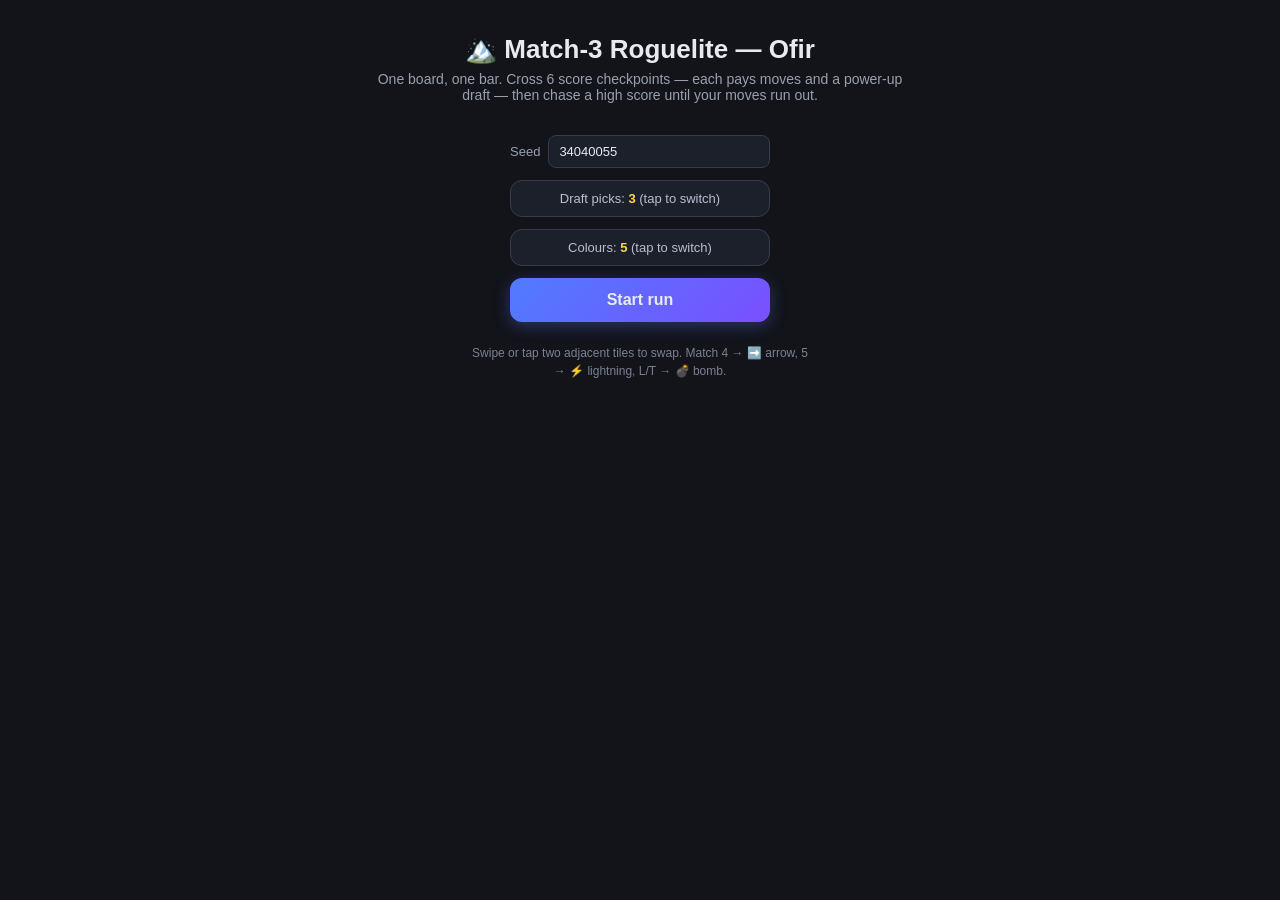
==== index.html @ 5cc4d556 "Publish phone playtest" ====
<!DOCTYPE html>
<html lang="en">
<head>
  <meta charset="utf-8">
  <meta name="viewport" content="width=device-width, initial-scale=1, maximum-scale=1, user-scalable=no">
  <title>Match-3 Roguelite — Ofir</title>
  <link rel="stylesheet" href="styles.css">
</head>
<body>
  <div id="root"></div>
  <script src="vendor/react.min.js"></script>
  <script src="vendor/react-dom.min.js"></script>
  <script src="vendor/htm.min.js"></script>
  <script src="app.js"></script>
</body>
</html>
---- styles.css ----
* { box-sizing: border-box; margin: 0; padding: 0; }
html, body { height: 100%; }
body {
  background: #12141a; color: #e8eaf0;
  font-family: -apple-system, BlinkMacSystemFont, "Segoe UI", Roboto, sans-serif;
  -webkit-user-select: none; user-select: none;
  -webkit-tap-highlight-color: transparent;
  overscroll-behavior: none;
}
#root { height: 100%; }

.screen {
  min-height: 100vh; max-width: 560px; margin: 0 auto;
  display: flex; flex-direction: column; align-items: center;
  padding: 16px 12px calc(16px + env(safe-area-inset-bottom));
}
h1 { font-size: 26px; margin: 18px 0 6px; text-align: center; }
h2 { font-size: 20px; }
.sub { color: #9aa0b0; font-size: 14px; margin-bottom: 14px; text-align: center; }
.hint { color: #7b8194; font-size: 12px; margin-top: 22px; text-align: center; line-height: 1.5; max-width: 340px; }

.stats { margin-top: 20px; display: flex; flex-direction: column; align-items: center; gap: 10px; }
.stats-body { background: #1a1e28; border: 1px solid #2c3242; border-radius: 12px; padding: 12px 14px; }
.stats table { border-collapse: collapse; font-size: 12px; }
.stats th, .stats td { padding: 4px 9px; text-align: right; }
.stats th { color: #7b8194; font-weight: 600; text-transform: uppercase; font-size: 10px; letter-spacing: .06em; }
.stats tr + tr td { border-top: 1px solid #262c3a; }
.stats-buttons { display: flex; gap: 8px; justify-content: center; margin-top: 10px; }
.stats-buttons button { font-size: 12px; padding: 6px 12px; }
.rawdata {
  width: 100%; height: 90px; margin-top: 10px; font: 10px monospace;
  color: #b8bece; background: #12141a; border: 1px solid #363c4e; border-radius: 8px; padding: 6px;
}
.seedline { color: #565c6e; font-size: 11px; margin-top: 14px; }

button {
  font: inherit; color: inherit; border: 1px solid #363c4e; border-radius: 12px;
  background: #1c202b; padding: 10px 16px; cursor: pointer;
}
button:active { transform: scale(0.97); }
button.primary {
  background: linear-gradient(135deg, #4f7cff, #7a4fff); border: none;
  font-weight: 700; padding: 13px 22px; box-shadow: 0 4px 16px rgba(90, 110, 255, .35);
}
.toggle { font-size: 13px; color: #b8bece; }
.toggle b { color: #ffd54a; }

/* ------- menu ------- */
.menu-box { display: flex; flex-direction: column; gap: 12px; margin-top: 18px; width: 260px; }
.menu-box label { display: flex; align-items: center; gap: 8px; font-size: 13px; color: #9aa0b0; }
.menu-box input {
  flex: 1; font: inherit; color: #e8eaf0; background: #1c202b;
  border: 1px solid #363c4e; border-radius: 8px; padding: 8px 10px; min-width: 0;
}

/* ------- draft ------- */
.draft-head { display: flex; align-items: center; gap: 10px; margin-top: 8px; flex-wrap: wrap; justify-content: center; }
.cards { display: flex; flex-direction: column; gap: 12px; width: 100%; max-width: 380px; }
.card {
  display: flex; flex-direction: column; align-items: flex-start; gap: 4px;
  text-align: left; padding: 14px 16px; position: relative;
  background: linear-gradient(160deg, #1e2330, #171b25);
  border: 1px solid #3a4258; border-radius: 16px;
  transition: border-color .15s;
}
.card:active { border-color: #7a92ff; }
.card-icon { font-size: 30px; display: flex; align-items: center; gap: 6px; }
.card-name { font-weight: 700; font-size: 16px; }
.card-desc { color: #9aa0b0; font-size: 13px; line-height: 1.4; }
.card-tag {
  position: absolute; top: 12px; right: 14px; font-size: 10px; text-transform: uppercase;
  letter-spacing: .08em; padding: 3px 8px; border-radius: 99px;
}
.card-tag.colour { background: #303a2a; color: #a4d47a; }
.card-tag.legendary { left: 14px; right: auto; background: #3a3320; color: #ffd54a; box-shadow: 0 0 8px rgba(255,213,74,.3); }
.card-tag.chaos { background: #3a2a2a; color: #ff9a7a; }
.card-tag.utility { background: #2a323a; color: #7ac0ff; }

.build { margin-top: 20px; text-align: center; }
.build-title { font-size: 11px; text-transform: uppercase; letter-spacing: .1em; color: #7b8194; margin-bottom: 8px; }

/* ------- chips ------- */
.chip-row { display: flex; flex-wrap: wrap; gap: 6px; justify-content: center; }
.chip {
  display: inline-flex; align-items: center; gap: 4px;
  background: #1e2330; border: 1px solid #363c4e; border-radius: 99px;
  padding: 5px 10px; font-size: 16px; line-height: 1;
}
.chip b { font-size: 11px; color: #ffd54a; }
.chip.used { opacity: .35; filter: grayscale(1); }
.chip.active { border-color: #7a92ff; }
.chip-info {
  font-size: 12px; color: #b8bece; background: #1c202b; border: 1px solid #363c4e;
  border-radius: 10px; padding: 6px 12px; margin-bottom: 8px; text-align: center;
}
.dot { width: 11px; height: 11px; border-radius: 50%; display: inline-block; border: 1px solid rgba(255,255,255,.5); }

/* ------- level ------- */
.level-screen { justify-content: flex-start; gap: 12px; }
.hud {
  width: 100%; max-width: 420px; display: flex; align-items: center; gap: 12px;
  background: #1a1e28; border: 1px solid #2c3242; border-radius: 14px; padding: 10px 14px;
}
.hud-lv { font-size: 13px; font-weight: 700; color: #9aa0b0; white-space: nowrap; }
.hud-score { flex: 1; }
.bar { height: 8px; background: #262c3a; border-radius: 99px; overflow: hidden; }
.fill { height: 100%; background: linear-gradient(90deg, #4f7cff, #9c5bff); border-radius: 99px; transition: width .3s; }
.nums { font-size: 13px; font-weight: 600; margin-top: 4px; }
.mult { color: #ffd54a; font-weight: 800; }
.hud-moves { font-size: 17px; font-weight: 800; white-space: nowrap; }
.fastbadge { padding: 4px 8px; font-size: 14px; border-color: #ffd54a; border-radius: 8px; }
.hud-moves.low {
  color: #fff; background: #a82a22; border-radius: 9px; padding: 3px 9px;
  animation: pulse 1s infinite;
}
@keyframes pulse { 50% { opacity: .5; } }

.fillmeter {
  width: 100%; max-width: 420px; display: flex; align-items: center; gap: 8px;
  background: #1a1e28; border: 1px solid #2c3242; border-radius: 10px; padding: 6px 12px;
  margin-top: -4px;
}
.fill-icon { font-size: 14px; }
.fill-bar { flex: 1; height: 7px; background: #262c3a; border-radius: 99px; overflow: hidden; }
.fill-fill { height: 100%; background: linear-gradient(90deg, #46c261, #9be15d); border-radius: 99px; transition: width .3s; }
.fill-fill.mfill { background: linear-gradient(90deg, #ff9d4d, #ffd54a); }
.fill-nums { font-size: 11px; font-weight: 700; color: #9aa0b0; font-variant-numeric: tabular-nums; }
.fill-mult { font-size: 13px; font-weight: 800; color: #ffd54a; }

.board-wrap { position: relative; }
/* low-moves danger vignette: pulses faster as moves run out */
.board-wrap.danger::after {
  content: ''; position: absolute; inset: -6px; border-radius: 16px;
  pointer-events: none; z-index: 8;
  box-shadow: inset 0 0 24px rgba(255, 70, 60, .55), 0 0 18px rgba(255, 70, 60, .35);
  animation: dangerPulse 1.6s ease-in-out infinite;
}
.board-wrap.d2::after { animation-duration: 1.1s; box-shadow: inset 0 0 30px rgba(255, 70, 60, .7), 0 0 22px rgba(255, 70, 60, .45); }
.board-wrap.d1::after { animation-duration: .65s; box-shadow: inset 0 0 38px rgba(255, 60, 50, .85), 0 0 28px rgba(255, 60, 50, .6); }
@keyframes dangerPulse { 50% { opacity: .25; } }
.board { position: relative; touch-action: none; border-radius: 12px; overflow: visible; }
/* amplitude comes from --shake-amp (px), set inline by the engine */
.board.shake { animation: shake .3s; }
@keyframes shake {
  15% { transform: translate(calc(var(--shake-amp) * -1), calc(var(--shake-amp) * .5)); }
  35% { transform: translate(var(--shake-amp), calc(var(--shake-amp) * -.7)); }
  55% { transform: translate(calc(var(--shake-amp) * -.7), calc(var(--shake-amp) * -.5)); }
  75% { transform: translate(calc(var(--shake-amp) * .5), calc(var(--shake-amp) * .4)); }
  90% { transform: translate(calc(var(--shake-amp) * -.2), 0); }
}
.bgcell {
  position: absolute; border-radius: 8px; background: rgba(255,255,255,.028);
  display: flex; align-items: center; justify-content: center; font-size: 13px;
}
.bgcell.alt { background: rgba(255,255,255,.055); }
.bgcell.mark { box-shadow: inset 0 0 0 2px #ffd54a; background: rgba(255,213,74,.12); }
.bgcell.pin { box-shadow: inset 0 0 0 2px #ff7ac8; background: rgba(255,122,200,.14); }
.bgcell.tri { box-shadow: inset 0 0 0 2px #58e0d0; background: rgba(88,224,208,.14); }
.cellmark {
  position: absolute; z-index: 6; pointer-events: none;
  display: inline-flex; align-items: center; gap: 2px;
  font-size: 10px; font-weight: 800; line-height: 1;
  background: rgba(18,20,26,.92); border-radius: 8px; padding: 2px 5px;
  transform: translate(-3px,-3px);
}
.cellmark.pinata { border: 1px solid #ff7ac8; color: #ffb3de; }
.cellmark.triple { border: 1px solid #58e0d0; color: #8df0e4; }

.tile { position: absolute; padding: 2.5px; transition: transform .22s cubic-bezier(.3,.7,.35,1.1); will-change: transform; }
.tin {
  width: 100%; height: 100%; border-radius: 9px; position: relative;
  display: flex; align-items: center; justify-content: center;
  box-shadow: inset 0 -3px 0 rgba(0,0,0,.25), inset 0 2px 0 rgba(255,255,255,.18);
}
.bg0 { background: linear-gradient(160deg, #ff5b4d, #de1a0a); --glow: #ff4b3a; }
.bg1 { background: linear-gradient(160deg, #ffdf3d, #f5a000); --glow: #ffcf24; }
.bg2 { background: linear-gradient(160deg, #3fe36c, #0aa73e); --glow: #2edd5c; }
.bg3 { background: linear-gradient(160deg, #4aa4ff, #0f5be3); --glow: #3d97ff; }
.bg4 { background: linear-gradient(160deg, #c257ff, #7c14ea); --glow: #b544ff; }
.bg5 { background: linear-gradient(160deg, #ffa02e, #e85c02); --glow: #ff9421; }
.tin.sel { outline: 3px solid #fff; outline-offset: -1px; }
.tin.sp { box-shadow: inset 0 -3px 0 rgba(0,0,0,.25), inset 0 2px 0 rgba(255,255,255,.18), 0 0 10px rgba(255,255,255,.55); }
.tin.pop { animation: pop .15s forwards; }
@keyframes pop {
  40% { transform: scale(1.2); }
  100% { transform: scale(0); opacity: 0; }
}
/* clear-cause variants: same duration family, distinct silhouettes */
.tin.pop.boom { animation: popBoom .28s forwards; }
@keyframes popBoom {
  25% { transform: scale(1.25); filter: brightness(2) saturate(1.4); box-shadow: 0 0 18px rgba(255,150,60,.95); }
  100% { transform: scale(1.6); opacity: 0; filter: brightness(2.4); }
}
.tin.pop.zap { animation: popZap .3s forwards; }
@keyframes popZap {
  20% { filter: brightness(3) hue-rotate(180deg); transform: scale(1.1); box-shadow: 0 0 16px rgba(140,200,255,1); }
  45% { filter: brightness(1.2); transform: scale(1.05); }
  70% { filter: brightness(3); transform: scale(1.15); }
  100% { transform: scale(.4); opacity: 0; filter: brightness(3); }
}
.tin.pop.line { animation: popLine .22s forwards; }
@keyframes popLine {
  40% { transform: scaleY(1.25) scaleX(.85); filter: brightness(1.8); }
  100% { transform: scale(1.3, .1); opacity: 0; }
}
.tin.pop.sweep { animation: popSweep .26s forwards; }
@keyframes popSweep {
  35% { transform: scale(1.2) rotate(8deg); filter: brightness(1.7); }
  100% { transform: scale(.2) rotate(-25deg) translateY(-14px); opacity: 0; }
}
/* clearing SPECIALS: bigger pop with a flash of the piece's own colour
   (declared after the kind variants so it wins the cascade for .sp tiles) */
.tin.sp.pop { animation: popSpecial .25s forwards; }
@keyframes popSpecial {
  30% { transform: scale(1.35); filter: brightness(2.2); box-shadow: 0 0 24px var(--glow), 0 0 44px var(--glow); }
  100% { transform: scale(0); opacity: 0; filter: brightness(2.5); }
}
.particle {
  position: absolute; z-index: 6; pointer-events: none;
  width: 8px; height: 8px; margin: -4px 0 0 -4px; border-radius: 50%;
  box-shadow: 0 0 6px var(--glow);
  animation: partFly .5s ease-out forwards;
}
@keyframes partFly {
  to { transform: translate(var(--dx), var(--dy)) scale(.25); opacity: 0; }
}
.tin.pop.lava { animation: popLava .3s forwards; }
@keyframes popLava {
  30% { filter: brightness(1.7) saturate(2) sepia(.4) hue-rotate(-30deg); }
  100% { transform: translateY(12px) scale(.25); opacity: 0; filter: brightness(2.2) hue-rotate(-40deg); }
}
.tin.wiggle { animation: wiggle .35s; }
@keyframes wiggle {
  20% { transform: translateX(-4px); } 40% { transform: translateX(4px); }
  60% { transform: translateX(-3px); } 80% { transform: translateX(2px); }
}
.tin.cflash { animation: cflash .6s; }
@keyframes cflash {
  0% { filter: brightness(3); transform: scale(1.15); }
  100% { filter: brightness(1); transform: scale(1); }
}
.wavefx {
  position: absolute; z-index: 7; pointer-events: none;
  border: 3px solid rgba(255,210,120,.9); border-radius: 50%;
  box-shadow: 0 0 12px rgba(255,180,80,.6), inset 0 0 12px rgba(255,180,80,.4);
  transform: scale(.12); opacity: 0;
  animation: waveExpand .55s ease-out forwards;
}
@keyframes waveExpand {
  10% { opacity: 1; }
  100% { transform: scale(1); opacity: 0; }
}
.tin.fresh { animation: spawn .35s cubic-bezier(.2,1.6,.4,1); }
@keyframes spawn { from { transform: scale(.2); } to { transform: scale(1); } }
.tin.chest { background: linear-gradient(160deg, #d9a556, #8a5a1d); }
.tin.chomper {
  background: radial-gradient(circle at 35% 30%, #6ee7de, #0f766e 75%);
  border-radius: 50%;
  box-shadow: inset 0 -3px 0 rgba(0,0,0,.3), inset 0 2px 0 rgba(255,255,255,.25), 0 0 10px rgba(45,212,191,.45);
}
.tin.chomper .spe { font-size: 1.25em; }
.tin.chomping { animation: chompBite .5s; }
@keyframes chompBite {
  20% { transform: scale(1.3) rotate(-14deg); }
  45% { transform: scale(.85) rotate(12deg); }
  70% { transform: scale(1.18) rotate(-7deg); }
  100% { transform: scale(1) rotate(0); }
}
.tin.vol { animation: volPulse .9s infinite; }
@keyframes volPulse {
  0%, 100% { box-shadow: inset 0 -3px 0 rgba(0,0,0,.25), inset 0 2px 0 rgba(255,255,255,.18), 0 0 4px rgba(255,90,60,.5); }
  50% { box-shadow: inset 0 -3px 0 rgba(0,0,0,.25), inset 0 2px 0 rgba(255,255,255,.18), 0 0 14px rgba(255,90,60,.95); }
}
.spe { font-size: 60%; }
.tin .spe { font-size: 1.15em; text-shadow: 0 1px 3px rgba(0,0,0,.6); }
.cd {
  position: absolute; top: -3px; right: -3px; background: #12141a; color: #ffd54a;
  border: 1px solid #ffd54a; border-radius: 50%; width: 16px; height: 16px;
  font-size: 10px; font-weight: 800; display: flex; align-items: center; justify-content: center;
}
.boostbadge {
  position: absolute; bottom: 1px; left: 3px;
  font-size: 10px; font-weight: 800; line-height: 1;
  color: #fff; text-shadow: 0 1px 2px rgba(0,0,0,.85), 0 0 4px rgba(0,0,0,.5);
  pointer-events: none;
}
.boostbadge.gold { color: #ffd54a; }

.fx {
  position: absolute; transform: translate(-50%, -50%); pointer-events: none;
  font-weight: 800; font-size: 17px; color: #fff; text-shadow: 0 2px 6px rgba(0,0,0,.8);
  animation: floatUp .8s ease-out forwards; z-index: 5;
}
.fx.gold { color: #ffd54a; text-shadow: 0 2px 6px rgba(0,0,0,.8), 0 0 12px rgba(255,213,74,.45); }
.fx.big { font-size: 24px; }
.fx.emoji { font-size: 20px; }
.fx.combo {
  font-size: 21px; color: #ff9d4d; letter-spacing: .02em;
  text-shadow: 0 2px 8px rgba(0,0,0,.9), 0 0 14px rgba(255,140,50,.5);
  animation: comboPop 1s ease-out forwards;
}
@keyframes comboPop {
  0% { opacity: 0; transform: translate(-50%, -50%) scale(.5); }
  18% { opacity: 1; transform: translate(-50%, -50%) scale(1.25); }
  30% { transform: translate(-50%, -50%) scale(1); }
  75% { opacity: 1; }
  100% { opacity: 0; transform: translate(-50%, -140%); }
}
@keyframes floatUp { from { opacity: 1; } to { opacity: 0; transform: translate(-50%, -220%); } }

.callouts {
  position: fixed; top: 34%; left: 0; right: 0; display: flex;
  flex-direction: column; align-items: center; gap: 6px; pointer-events: none; z-index: 20;
}
.callout {
  background: rgba(20, 23, 32, .92); border: 1px solid #4a5268; border-radius: 12px;
  padding: 10px 18px; font-size: 17px; font-weight: 800;
  animation: calloutIn 1.5s ease-out forwards;
}
.callout.danger {
  background: rgba(120, 20, 14, .95); border-color: #ff5a4c; color: #fff;
  font-size: 20px; box-shadow: 0 0 24px rgba(255, 70, 60, .5);
}
@keyframes calloutIn {
  0% { opacity: 0; transform: scale(.7); } 12% { opacity: 1; transform: scale(1.05); }
  20% { transform: scale(1); } 80% { opacity: 1; } 100% { opacity: 0; transform: translateY(-14px); }
}

.powerbar { width: 100%; max-width: 420px; display: flex; flex-direction: column; align-items: center; }

/* ------- overlays / end ------- */
.overlay {
  position: fixed; inset: 0; background: rgba(8, 10, 15, .72); z-index: 30;
  display: flex; align-items: center; justify-content: center; padding: 20px;
}
.panel {
  background: #1a1e28; border: 1px solid #3a4258; border-radius: 18px;
  padding: 26px 28px; text-align: center; display: flex; flex-direction: column; gap: 12px;
  animation: panelIn .25s cubic-bezier(.2,1.4,.4,1);
}
@keyframes panelIn { from { transform: scale(.8); opacity: 0; } }
.panel p { color: #9aa0b0; font-size: 14px; }

.end { justify-content: center; }
.end-stats { display: flex; flex-direction: column; gap: 6px; align-items: center; margin: 14px 0 6px; font-size: 15px; color: #b8bece; }
.end-stats b { color: #fff; font-size: 19px; }
.end-buttons { display: flex; gap: 10px; margin-top: 22px; }
.end-export { margin-top: 14px; display: flex; flex-direction: column; align-items: center; gap: 8px; width: 100%; max-width: 380px; }
.end-export button { font-size: 13px; padding: 8px 14px; color: #b8bece; }

/* ---- persistent-board fork: run-long progress bar with checkpoint ticks ---- */
.bar.runbar { position: relative; height: 10px; overflow: visible; }
.bar.runbar .fill { border-radius: 99px; }
.cp-tick {
  position: absolute; top: -3px; bottom: -3px; width: 3px; margin-left: -1px;
  background: #4a5164; border-radius: 2px; transition: background .3s, box-shadow .3s;
}
.cp-tick.done { background: #ffd54a; box-shadow: 0 0 6px #ffd54a99; }
.nums .endless { color: #ff9d4d; font-weight: 800; letter-spacing: .5px; }

/* ---- persistent-board fork: inline mid-run draft (board stays visible) ---- */
.draft-inline { width: 100%; max-width: 520px; margin-top: 10px; animation: dslide .25s ease; }
@keyframes dslide { from { opacity: 0; transform: translateY(12px); } to { opacity: 1; transform: none; } }
.draft-inline-title { text-align: center; font-size: 14px; font-weight: 800; color: #ffd54a; margin-bottom: 8px; }
.draft-inline .cards { display: flex; flex-direction: row; gap: 8px; align-items: stretch; max-width: none; }
.draft-inline .card { flex: 1; min-width: 0; padding: 10px 8px; gap: 4px; }
.draft-inline .card-icon { font-size: 22px; }
.draft-inline .card-name { font-size: 12.5px; }
.draft-inline .card-desc { font-size: 11px; line-height: 1.35; }
.draft-inline .card-tag { font-size: 9.5px; }
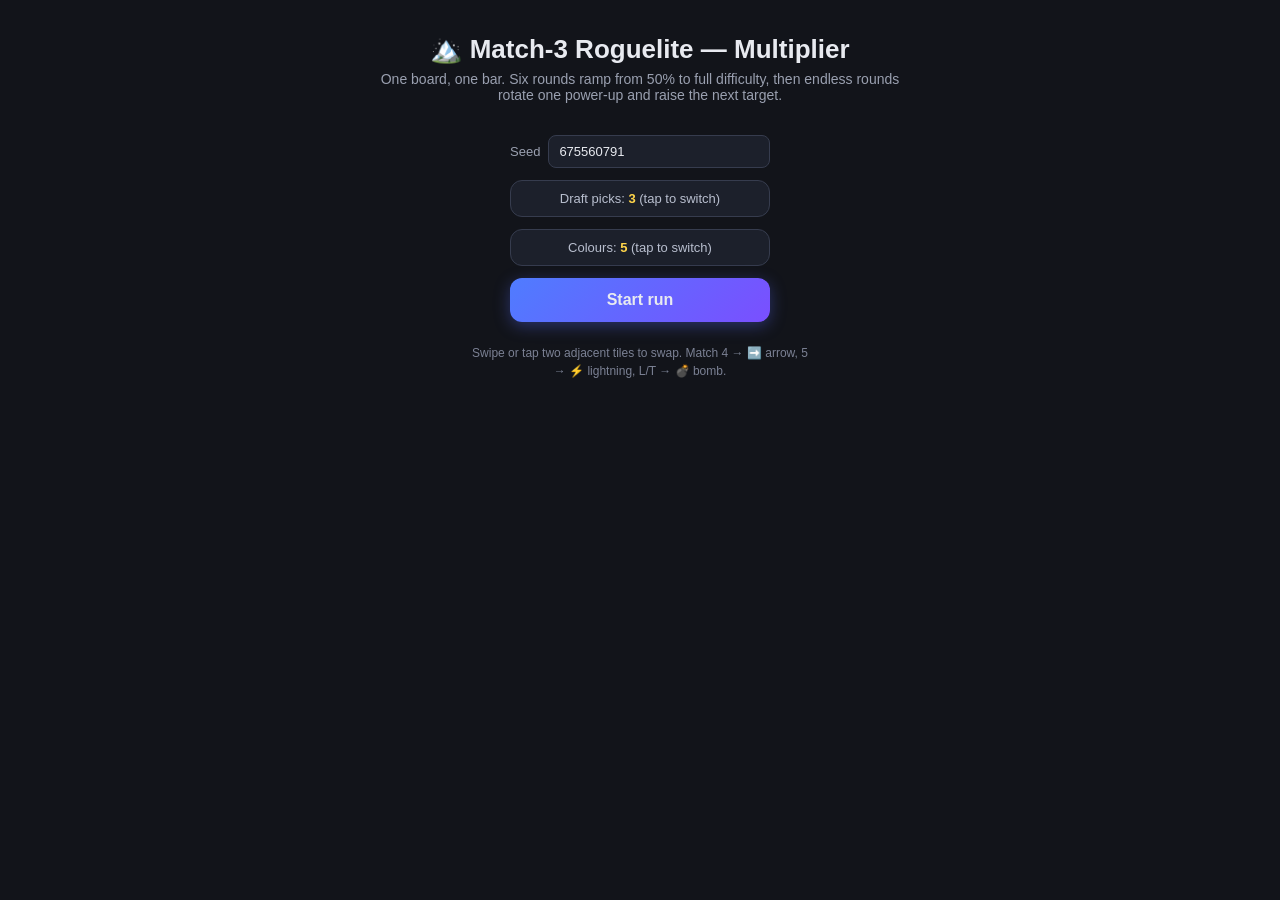
==== commit 67122f4a: "Publish phone playtest" ====
--- a/index.html
+++ b/index.html
@@ -3,7 +3,7 @@
 <head>
   <meta charset="utf-8">
   <meta name="viewport" content="width=device-width, initial-scale=1, maximum-scale=1, user-scalable=no">
-  <title>Match-3 Roguelite — Ofir</title>
+  <title>Match-3 Roguelite — Multiplier</title>
   <link rel="stylesheet" href="styles.css">
 </head>
 <body>
--- a/styles.css
+++ b/styles.css
@@ -63,6 +63,9 @@
   border: 1px solid #3a4258; border-radius: 16px;
   transition: border-color .15s;
 }
+.card.cascade { background: linear-gradient(160deg, #3b2026, #21161a); border-color: #91414b; }
+.card.score { background: linear-gradient(160deg, #243a27, #172119); border-color: #4f8257; }
+.card.extend { background: linear-gradient(160deg, #20364a, #16222e); border-color: #477ca8; }
 .card:active { border-color: #7a92ff; }
 .card-icon { font-size: 30px; display: flex; align-items: center; gap: 6px; }
 .card-name { font-weight: 700; font-size: 16px; }
@@ -71,10 +74,11 @@
   position: absolute; top: 12px; right: 14px; font-size: 10px; text-transform: uppercase;
   letter-spacing: .08em; padding: 3px 8px; border-radius: 99px;
 }
-.card-tag.colour { background: #303a2a; color: #a4d47a; }
+.card-tag.category-tag { font-size: 15px; line-height: 1; letter-spacing: 0; }
+.card-tag.score { background: #303a2a; color: #a4d47a; }
 .card-tag.legendary { left: 14px; right: auto; background: #3a3320; color: #ffd54a; box-shadow: 0 0 8px rgba(255,213,74,.3); }
-.card-tag.chaos { background: #3a2a2a; color: #ff9a7a; }
-.card-tag.utility { background: #2a323a; color: #7ac0ff; }
+.card-tag.cascade { background: #3a2a2a; color: #ff9a7a; }
+.card-tag.extend { background: #2a323a; color: #7ac0ff; }
 
 .build { margin-top: 20px; text-align: center; }
 .build-title { font-size: 11px; text-transform: uppercase; letter-spacing: .1em; color: #7b8194; margin-bottom: 8px; }
@@ -101,7 +105,8 @@
   width: 100%; max-width: 420px; display: flex; align-items: center; gap: 12px;
   background: #1a1e28; border: 1px solid #2c3242; border-radius: 14px; padding: 10px 14px;
 }
-.hud-lv { font-size: 13px; font-weight: 700; color: #9aa0b0; white-space: nowrap; }
+.hud-lv { display: flex; flex-direction: column; font-size: 13px; font-weight: 700; color: #9aa0b0; white-space: nowrap; }
+.hud-mult { color: #ffd54a; font-size: 12px; font-weight: 900; margin-top: 3px; }
 .hud-score { flex: 1; }
 .bar { height: 8px; background: #262c3a; border-radius: 99px; overflow: hidden; }
 .fill { height: 100%; background: linear-gradient(90deg, #4f7cff, #9c5bff); border-radius: 99px; transition: width .3s; }
@@ -356,8 +361,6 @@
   background: #4a5164; border-radius: 2px; transition: background .3s, box-shadow .3s;
 }
 .cp-tick.done { background: #ffd54a; box-shadow: 0 0 6px #ffd54a99; }
-.nums .endless { color: #ff9d4d; font-weight: 800; letter-spacing: .5px; }
-
 /* ---- persistent-board fork: inline mid-run draft (board stays visible) ---- */
 .draft-inline { width: 100%; max-width: 520px; margin-top: 10px; animation: dslide .25s ease; }
 @keyframes dslide { from { opacity: 0; transform: translateY(12px); } to { opacity: 1; transform: none; } }
@@ -368,3 +371,63 @@
 .draft-inline .card-name { font-size: 12.5px; }
 .draft-inline .card-desc { font-size: 11px; line-height: 1.35; }
 .draft-inline .card-tag { font-size: 9.5px; }
+.draft-inline .card-tag.category-tag { font-size: 14px; }
+.discard-overlay { padding: 12px; animation: discardFadeIn .22s ease-out; }
+.discard-overlay.closing { animation: discardFadeOut .2s ease-in forwards; pointer-events: none; }
+.discard-panel {
+  width: 100%; max-width: 520px; max-height: calc(100vh - 24px); overflow: hidden;
+  background: #1a1e28; border: 1px solid #3a4258; border-radius: 18px; padding: 14px 12px;
+  display: flex; flex-direction: column; align-items: center; gap: 7px;
+  animation: discardPanelIn .25s cubic-bezier(.2,1.4,.4,1);
+}
+.discard-overlay.closing .discard-panel { animation: discardPanelOut .2s ease-in forwards; }
+@keyframes discardFadeIn { from { opacity: 0; } }
+@keyframes discardFadeOut { to { opacity: 0; } }
+@keyframes discardPanelIn { from { opacity: 0; transform: translateY(18px) scale(.92); } }
+@keyframes discardPanelOut { to { opacity: 0; transform: translateY(12px) scale(.96); } }
+.discard-heading { color: #9aa0b0; font-size: 12px; font-weight: 800; letter-spacing: .12em; }
+.discard-multiplier { color: #ffd54a; font-size: 48px; line-height: 1; font-weight: 900; }
+.discard-multiplier.punch { animation: multiplierPunch .38s cubic-bezier(.2,1.5,.4,1); }
+@keyframes multiplierPunch {
+  35% { transform: translateX(-3px) rotate(-2deg) scale(1.22); }
+  55% { transform: translateX(3px) rotate(2deg) scale(.96); }
+  75% { transform: translateX(-2px) rotate(-1deg) scale(1.06); }
+}
+.discard-target {
+  color: #fff; background: #252b3a; border: 1px solid #4a5268; border-radius: 10px;
+  padding: 7px 12px; font-size: 20px; font-weight: 800; text-align: center;
+}
+.discard-target b { color: #ffd54a; font-size: 1.15em; }
+.discard-rule {
+  color: #fff0ae; background: linear-gradient(135deg, rgba(255,213,74,.11), rgba(122,79,255,.12));
+  border: 1px solid rgba(255,213,74,.3); border-radius: 99px; padding: 6px 12px;
+  font-size: 12px; font-weight: 900; letter-spacing: .025em; text-align: center;
+  box-shadow: inset 0 1px rgba(255,255,255,.06), 0 4px 12px rgba(0,0,0,.16);
+}
+.discard-panel .cards {
+  max-width: none; min-height: 0; overflow-y: auto;
+  display: grid; grid-template-columns: repeat(2, minmax(0, 1fr)); gap: 6px;
+}
+.discard-panel .card { min-width: 0; padding: 8px; gap: 3px; }
+.discard-panel .card.selected { border-color: #ff6b61; box-shadow: 0 0 12px rgba(255, 90, 76, .3); }
+.discard-panel .card-icon { font-size: 20px; }
+.discard-panel .card-name { font-size: 12.5px; }
+.discard-toggle { width: 100%; margin-top: 3px; padding: 6px; color: #ff8c84; border-color: #8f4148; font-size: 11px; font-weight: 900; }
+.discard-toggle.selected { color: #fff; background: #a82a22; border-color: #ff6b61; }
+.discard-proceed { width: 100%; max-width: 380px; margin-top: 2px; }
+/* Every cascade is another 1.2× faster. */
+.cascade-fast .board.shake { animation-duration: calc(.3s * var(--cascade-time-scale)); }
+.cascade-fast .tile { transition-duration: calc(.22s * var(--cascade-time-scale)); }
+.cascade-fast .tin.pop { animation-duration: calc(.15s * var(--cascade-time-scale)); }
+.cascade-fast .tin.pop.boom { animation-duration: calc(.28s * var(--cascade-time-scale)); }
+.cascade-fast .tin.pop.zap, .cascade-fast .tin.pop.lava { animation-duration: calc(.3s * var(--cascade-time-scale)); }
+.cascade-fast .tin.pop.line { animation-duration: calc(.22s * var(--cascade-time-scale)); }
+.cascade-fast .tin.pop.sweep { animation-duration: calc(.26s * var(--cascade-time-scale)); }
+.cascade-fast .tin.sp.pop { animation-duration: calc(.25s * var(--cascade-time-scale)); }
+.cascade-fast .particle, .cascade-fast .tin.chomping { animation-duration: calc(.5s * var(--cascade-time-scale)); }
+.cascade-fast .tin.wiggle, .cascade-fast .tin.fresh { animation-duration: calc(.35s * var(--cascade-time-scale)); }
+.cascade-fast .tin.cflash { animation-duration: calc(.6s * var(--cascade-time-scale)); }
+.cascade-fast .wavefx { animation-duration: calc(.55s * var(--cascade-time-scale)); }
+.cascade-fast .fx { animation-duration: calc(.8s * var(--cascade-time-scale)); }
+.cascade-fast .fx.combo { animation-duration: calc(1s * var(--cascade-time-scale)); }
+.cascade-fast .callout { animation-duration: calc(1.5s * var(--cascade-time-scale)); }
